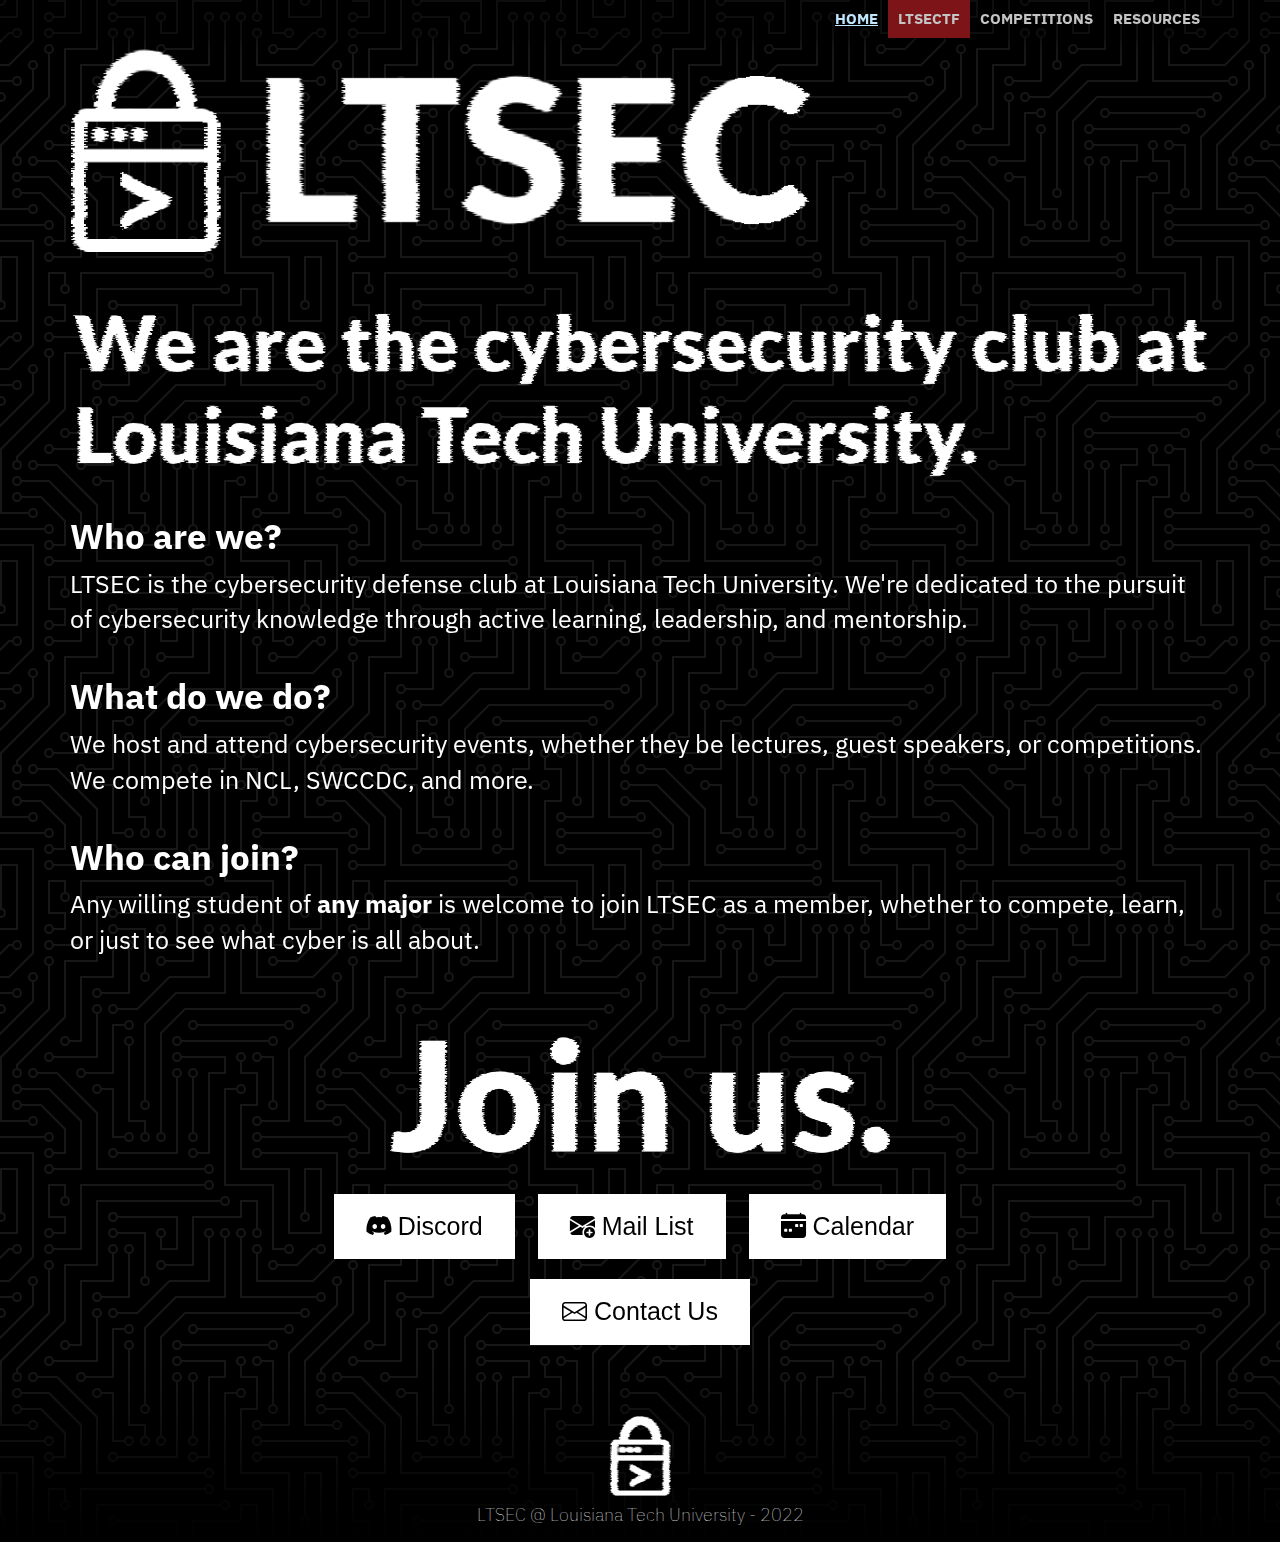
==== index.html @ 8229adfe "added calendar link" ====
<!DOCTYPE html>
<html>
<meta name="viewport" content="width=device-width, initial-scale=1.0">
<meta property="og:title" content="LTSEC at Louisiana Tech University">
<meta property="og:site_name" content="LTSEC">
<meta property="og:description" content="The Cybersecurity Defense Club at Louisiana Tech University. We do some pretty cool stuff.">
<meta property="og:image" content="./img/logos/LTSEC-embed.png">	
<meta property="og:image:type" content="image/png">
<meta property="og:image:width" content="250">
<meta property="og:image:height" content="250">	
<meta name="theme-color" content="#000000">

<head>
	<link rel="stylesheet" href="./src/custom/main.css">
	<link rel="shortcut icon" type="image/x-icon" href="./img/logos/favicon.png">
	<title>LTSEC</title>
</head>

<body>

	<!-- Top Navigation Bar -->
	<div class="nav">
		<div class="container">
			<ul class="pull-right">
				<li><a href="./index.html" id="selected-page"><u>Home</u></a></li>
				<li><a href="//ctf.ltsec.club" id="ctf-button">LTSECTF</a></li>
				<li><a href="./competitions.html">Competitions</a></li>
				<li><a href="./resources.html">Resources</a></li>
			</ul>
		</div>
	</div>

	<!--Initial Header-->
	<div class="jumbotron">
		<div class="container">
			<!--<h1 id="main-header">The Louisiana Tech Cybersecurity Defense Club</h1>-->
			<img class="ltsec-logo" src="./img/logos/LTSEC-variant-1-darkmode.png"/>
			<img id="header-tagline-desktop" src="./img/logos/words/tagline.png"/>
			<!--<h1 id="header-tagline-mobile">We are the cybersecurity club at Louisiana Tech University.</h1>-->
		</div>
	</div>

	<!--Main Informational Content-->
	<div class="learn-more">
		<div class="container">
			<div class="row" style="margin-top: 10px;">
				<div class="col-md-12">
					<h3>Who are we?</h3>
					<p>
						LTSEC is the cybersecurity defense club at Louisiana Tech University. We're dedicated to
						the pursuit of cybersecurity knowledge through active learning, leadership, and mentorship.
					</p><br/>
					<h3>What do we do?</h3>
					<p>
						We host and attend cybersecurity events, whether they be lectures, guest speakers, or competitions.
						We compete in NCL, SWCCDC, and more.
					</p><br/>
					<h3>Who can join?</h3>
					<p>
						Any willing student of <b>any major</b> is welcome to join LTSEC as a member, whether to compete, learn,
						or just to see what cyber is all about.
					</p>
				</div>
				<div class="col-md-12">
					<img id="join-us" src="./img/logos/words/joinus.png"/><br/>
					<div class="col text-center" id="join-us-container">
						<a href="./discord" target="_blank" rel="noopener"><button class="footerButton"><p id="footerButtonText"><i class="bi bi-discord"></i> Discord</p></button></a>
						<a href="./maillist" target="_blank" rel="noopener"><button class="footerButton"><p id="footerButtonText"><i class="bi bi-envelope-plus-fill"></i> Mail List</p></button></a>
						<a href="./calendar" target="_blank" rel="noopener"><button class="footerButton"><p id="footerButtonText"><i class="bi bi-calendar-week-fill"></i> Calendar</p></button></a>
					</div>
					<div class="col text-center" id="join-us-container">
						<a href="mailto:latech.csdc@gmail.com" target="_blank" rel="noopener"><button class="footerButton"><p id="footerButtonText"><i class="bi bi-envelope"></i> Contact Us</p></button></a>
					</div>
				</div>
			</div>
		</div>
	</div>

	<div class='information-panel'>
		<footer class='footerText'>
			<div class="container">
				<div class="col-md-12">
					<!--<img id="footerLogo" src="/img/logos/LTSEC variant 1 dark icon.png" onmouseover="this.src='/img/logos/LTSEC variant 2 icon.png'" onmouseout="this.src='/img/logos/LTSEC variant 1 dark icon.png'"/>-->
					<img id="footerLogo" src="./img/logos/LTSEC-variant-1-dark-icon.png"/>
				</div>
				<div class="footerContainer">
					<p><a href="https://www.ltsec.club">LTSEC</a> @ <a href="https://www.latech.edu">Louisiana Tech University</a> - 2022</p>
				</div>
			</div>
		</footer>
	</div>

</body>

</html>
---- src/custom/main.css ----
/*LTSEC Website*/

@import url('https://cdn.jsdelivr.net/npm/bootstrap@3.3.7/dist/css/bootstrap.min.css');
@import url("https://cdn.jsdelivr.net/npm/bootstrap@3.3.7/dist/js/bootstrap.min.js");
@import url("https://cdn.jsdelivr.net/npm/bootstrap-icons@1.9.1/font/bootstrap-icons.css");
@import url("https://fonts.googleapis.com/css2?family=IBM+Plex+Sans:wght@400;700&family=Lato:wght@900&display=swap");

/*------------------------BOOTSTRAP JUMBOTRON STYLING-------------------*/

/*Edited jumbotron image and set the bottom margin to 2px*/
.jumbotron {
  background-color: rgba(0, 0, 0, 0);
  background-repeat: repeat;
  background-size: auto;
  margin-bottom: 0px;
  padding-bottom: 0px;
}

.shade {
  width: 110%;
  height: 115%;
  background: rgba(100,100,100,0.25);
  position: absolute;
  top: 0;
  left: 0;
}

.jumbotron .container {
  position: sticky;
  top: 80%;
  font-family: 'IBM Plex Sans', sans-serif;
}

.container h3 {
  margin-top: 10px;
}

.container h1, .container h4 {
  color: #a5b0c1;
  font-family: 'IBM Plex Sans', sans-serif;
}

.jumbotron h1 {
  color: white;
  font-size: calc(40pt + .75vw);  
  font-weight: bold;
  font-family: 'Lato Black', 'IBM Plex Sans', sans-serif;
  text-shadow: 0px 0px 10px #191c1d;
  margin-left: 2.5%;
  margin-right: 2.5%;
}

.jumbotron p {
  font-size: calc(14pt + .5vw);
  color: white;
}

.ltsec-logo {
  object-fit: contain;
  max-width: 65%;
  width: auto;
  margin-left: auto;
  margin-right: auto;
}

#header-tagline-desktop {
  padding-top: 5%;
  object-fit: contain;
  max-width: 100%;
  width: auto;
  margin-left: auto;
  margin-right: auto;
}

#header-tagline-mobile {
  display: none;
}

@media (max-width: 992px) {
  .ltsec-logo {
    display: flex;
    max-width: 90%;
    margin-top: 5%;
    margin-bottom: -2%;
  }
  #header-tagline-desktop {
    display: none;
  }
  #header-tagline-mobile {
    display: flex;
    font-size: calc(30pt + .75vw);
    padding-top: 2%;
    padding-left: 2%;
  }
}

/*------------------------END OF JUMBOTRON-------------------*/


/*------------------------BOOTSTRAP PARALLAX STYLING-------------------*/

/*parallax and parallax-2 (for some reason, parallax-1 wouldn't work), are scrolling
  images with a cool animation, I think it makes websites stand out as more professional
  but is totally subject to change*/
.parallax {
    /* The image used */
    /* background-image: url('../../img/cyberstorm/5.jpg');

    /* Set a specific height */
    min-height: 100px; 

    /* Create the parallax scrolling effect */
    /* background-attachment: fixed;
    background-position: center;
    background-repeat: no-repeat;
    background-size: cover;  */
}

.parallax_1 {
    /* The image used */
    background-image: url('../../img/cyberstorm/5.jpg');

    /* Set a specific height */
    min-height: 3px; 

    /* Create the parallax scrolling effect */
    background-attachment: fixed;
    background-position: center;
    background-repeat: no-repeat;
    background-size: cover;
}

.parallax-2 {
    /* The image used */
    background-image: url('../../img/cyberstorm/2.jpg');

    /* Set a specific height */
    min-height: 300px; 

    /* Create the parallax scrolling effect */
    background-attachment: fixed;
    background-position: center;
    background-repeat: no-repeat;
    background-size: cover;
}
.parallax-3 {
    /* The image used */
    background-image: url('../../img/cyberstorm/6.jpg');

    /* Set a specific height */
    min-height: 300px; 

    /* Create the parallax scrolling effect */
    background-attachment: fixed;
    background-position: center;
    background-repeat: no-repeat;
    background-size: cover;
}

.parallax-4 {
    /* The image used */
    background-image: url('../../img/more cyberstorm/Pine.jpg');

    /* Set a specific height */
    min-height: 300px; 

    /* Create the parallax scrolling effect */
    background-attachment: fixed;
    background-position: center;
    background-repeat: no-repeat;
    background-size: cover;
}

/*------------------------END OF PARALLAX IMAGES-------------------*/


/*--------------------------- navbar styling ----------------------*/
.nav {
  position: fixed;
  background-color: #00000060;
  /*border-bottom: 1px solid #1b212c;*/
  width: 100%;
  height: calc(35px + .4vw);
  top: 0;
  opacity: 1.0;
  z-index: 10000000;
  overflow: hidden;
  box-shadow: 0 4px 8px 0 rgba(0, 0, 0, 0.2), 0 6px 10px 0 rgba(0, 0, 0, 0.10);
}

.left {
	float: right !important;
}

.nav a {
  float: left;
  color: #c4c4c4;
  font-size: calc(12px + .25vw);
  font-weight: bolder;
  padding: 8px 10px;
  text-transform: uppercase;
  font-family: 'Lato Black', 'IBM Plex Sans', sans-serif;
}

.nav a:hover {
    background: #30303075;
}

.nav li {
  display: inline;
}

.nav .icon {
  height: 15px;
  width: 15px;
  display: none;
}

#selected-page {
  color:#c0e6ff;
  text-decoration: underline;  
}

#ctf-button {
  background-color: rgba(125,20,23,75);
}

#ctf-button:hover {
  background-color: rgba(100,20,23,100);
}

.active {
  background-color: #d1d1d1;
  color: white;
}

@media (max-width: 992px) {
  .nav a {
    font-size: calc(12px + .25vw);
  }
}

/*@media screen and (max-width: 600px) {
  .nav a:not(:first-child) {display: none;}
  .nav a.icon {
    float: right;
    display: block;
  }
}

@media screen and (max-width: 600px) {
  .nav.responsive {position: relative;}
  .nav.responsive .icon {
    position: absolute;
    right: 0;
    top: 0;
  }
  .nav.responsive a {
    float: none;
    display: block;
    text-align: left;
  }

  .left {
  	float: left !important;
  	display: block;
  }
*/
/*------------------------ End of navbar styling -------------------*/

/*------------------------GENERAL ELEMENT STYLING-------------------*/

.flex-wrapper {
  display: flex;
  min-height: 100vh;
  flex-direction: column;
  justify-content: space-between;
}

p {
  overflow-wrap: break-word;
}

body {
  /* background-color: #000000; */
  /* background-image:url('../../img/gamerwallpaper.jpg');
  background-repeat: repeat; */
  background-color: #000000;
  background-image: url("data:image/svg+xml,%3Csvg xmlns='http://www.w3.org/2000/svg' viewBox='0 0 304 304' width='304' height='304'%3E%3Cpath fill='%23ffffff' fill-opacity='0.09' d='M44.1 224a5 5 0 1 1 0 2H0v-2h44.1zm160 48a5 5 0 1 1 0 2H82v-2h122.1zm57.8-46a5 5 0 1 1 0-2H304v2h-42.1zm0 16a5 5 0 1 1 0-2H304v2h-42.1zm6.2-114a5 5 0 1 1 0 2h-86.2a5 5 0 1 1 0-2h86.2zm-256-48a5 5 0 1 1 0 2H0v-2h12.1zm185.8 34a5 5 0 1 1 0-2h86.2a5 5 0 1 1 0 2h-86.2zM258 12.1a5 5 0 1 1-2 0V0h2v12.1zm-64 208a5 5 0 1 1-2 0v-54.2a5 5 0 1 1 2 0v54.2zm48-198.2V80h62v2h-64V21.9a5 5 0 1 1 2 0zm16 16V64h46v2h-48V37.9a5 5 0 1 1 2 0zm-128 96V208h16v12.1a5 5 0 1 1-2 0V210h-16v-76.1a5 5 0 1 1 2 0zm-5.9-21.9a5 5 0 1 1 0 2H114v48H85.9a5 5 0 1 1 0-2H112v-48h12.1zm-6.2 130a5 5 0 1 1 0-2H176v-74.1a5 5 0 1 1 2 0V242h-60.1zm-16-64a5 5 0 1 1 0-2H114v48h10.1a5 5 0 1 1 0 2H112v-48h-10.1zM66 284.1a5 5 0 1 1-2 0V274H50v30h-2v-32h18v12.1zM236.1 176a5 5 0 1 1 0 2H226v94h48v32h-2v-30h-48v-98h12.1zm25.8-30a5 5 0 1 1 0-2H274v44.1a5 5 0 1 1-2 0V146h-10.1zm-64 96a5 5 0 1 1 0-2H208v-80h16v-14h-42.1a5 5 0 1 1 0-2H226v18h-16v80h-12.1zm86.2-210a5 5 0 1 1 0 2H272V0h2v32h10.1zM98 101.9V146H53.9a5 5 0 1 1 0-2H96v-42.1a5 5 0 1 1 2 0zM53.9 34a5 5 0 1 1 0-2H80V0h2v34H53.9zm60.1 3.9V66H82v64H69.9a5 5 0 1 1 0-2H80V64h32V37.9a5 5 0 1 1 2 0zM101.9 82a5 5 0 1 1 0-2H128V37.9a5 5 0 1 1 2 0V82h-28.1zm16-64a5 5 0 1 1 0-2H146v44.1a5 5 0 1 1-2 0V18h-26.1zm102.2 270a5 5 0 1 1 0 2H98v14h-2v-16h124.1zM242 149.9V160h16v34h-16v62h48v48h-2v-46h-48v-66h16v-30h-16v-12.1a5 5 0 1 1 2 0zM53.9 18a5 5 0 1 1 0-2H64V2H48V0h18v18H53.9zm112 32a5 5 0 1 1 0-2H192V0h50v2h-48v48h-28.1zm-48-48a5 5 0 0 1-9.8-2h2.07a3 3 0 1 0 5.66 0H178v34h-18V21.9a5 5 0 1 1 2 0V32h14V2h-58.1zm0 96a5 5 0 1 1 0-2H137l32-32h39V21.9a5 5 0 1 1 2 0V66h-40.17l-32 32H117.9zm28.1 90.1a5 5 0 1 1-2 0v-76.51L175.59 80H224V21.9a5 5 0 1 1 2 0V82h-49.59L146 112.41v75.69zm16 32a5 5 0 1 1-2 0v-99.51L184.59 96H300.1a5 5 0 0 1 3.9-3.9v2.07a3 3 0 0 0 0 5.66v2.07a5 5 0 0 1-3.9-3.9H185.41L162 121.41v98.69zm-144-64a5 5 0 1 1-2 0v-3.51l48-48V48h32V0h2v50H66v55.41l-48 48v2.69zM50 53.9v43.51l-48 48V208h26.1a5 5 0 1 1 0 2H0v-65.41l48-48V53.9a5 5 0 1 1 2 0zm-16 16V89.41l-34 34v-2.82l32-32V69.9a5 5 0 1 1 2 0zM12.1 32a5 5 0 1 1 0 2H9.41L0 43.41V40.6L8.59 32h3.51zm265.8 18a5 5 0 1 1 0-2h18.69l7.41-7.41v2.82L297.41 50H277.9zm-16 160a5 5 0 1 1 0-2H288v-71.41l16-16v2.82l-14 14V210h-28.1zm-208 32a5 5 0 1 1 0-2H64v-22.59L40.59 194H21.9a5 5 0 1 1 0-2H41.41L66 216.59V242H53.9zm150.2 14a5 5 0 1 1 0 2H96v-56.6L56.6 162H37.9a5 5 0 1 1 0-2h19.5L98 200.6V256h106.1zm-150.2 2a5 5 0 1 1 0-2H80v-46.59L48.59 178H21.9a5 5 0 1 1 0-2H49.41L82 208.59V258H53.9zM34 39.8v1.61L9.41 66H0v-2h8.59L32 40.59V0h2v39.8zM2 300.1a5 5 0 0 1 3.9 3.9H3.83A3 3 0 0 0 0 302.17V256h18v48h-2v-46H2v42.1zM34 241v63h-2v-62H0v-2h34v1zM17 18H0v-2h16V0h2v18h-1zm273-2h14v2h-16V0h2v16zm-32 273v15h-2v-14h-14v14h-2v-16h18v1zM0 92.1A5.02 5.02 0 0 1 6 97a5 5 0 0 1-6 4.9v-2.07a3 3 0 1 0 0-5.66V92.1zM80 272h2v32h-2v-32zm37.9 32h-2.07a3 3 0 0 0-5.66 0h-2.07a5 5 0 0 1 9.8 0zM5.9 0A5.02 5.02 0 0 1 0 5.9V3.83A3 3 0 0 0 3.83 0H5.9zm294.2 0h2.07A3 3 0 0 0 304 3.83V5.9a5 5 0 0 1-3.9-5.9zm3.9 300.1v2.07a3 3 0 0 0-1.83 1.83h-2.07a5 5 0 0 1 3.9-3.9zM97 100a3 3 0 1 0 0-6 3 3 0 0 0 0 6zm0-16a3 3 0 1 0 0-6 3 3 0 0 0 0 6zm16 16a3 3 0 1 0 0-6 3 3 0 0 0 0 6zm16 16a3 3 0 1 0 0-6 3 3 0 0 0 0 6zm0 16a3 3 0 1 0 0-6 3 3 0 0 0 0 6zm-48 32a3 3 0 1 0 0-6 3 3 0 0 0 0 6zm16 16a3 3 0 1 0 0-6 3 3 0 0 0 0 6zm32 48a3 3 0 1 0 0-6 3 3 0 0 0 0 6zm-16 16a3 3 0 1 0 0-6 3 3 0 0 0 0 6zm32-16a3 3 0 1 0 0-6 3 3 0 0 0 0 6zm0-32a3 3 0 1 0 0-6 3 3 0 0 0 0 6zm16 32a3 3 0 1 0 0-6 3 3 0 0 0 0 6zm32 16a3 3 0 1 0 0-6 3 3 0 0 0 0 6zm0-16a3 3 0 1 0 0-6 3 3 0 0 0 0 6zm-16-64a3 3 0 1 0 0-6 3 3 0 0 0 0 6zm16 0a3 3 0 1 0 0-6 3 3 0 0 0 0 6zm16 96a3 3 0 1 0 0-6 3 3 0 0 0 0 6zm0 16a3 3 0 1 0 0-6 3 3 0 0 0 0 6zm16 16a3 3 0 1 0 0-6 3 3 0 0 0 0 6zm16-144a3 3 0 1 0 0-6 3 3 0 0 0 0 6zm0 32a3 3 0 1 0 0-6 3 3 0 0 0 0 6zm16-32a3 3 0 1 0 0-6 3 3 0 0 0 0 6zm16-16a3 3 0 1 0 0-6 3 3 0 0 0 0 6zm-96 0a3 3 0 1 0 0-6 3 3 0 0 0 0 6zm0 16a3 3 0 1 0 0-6 3 3 0 0 0 0 6zm16-32a3 3 0 1 0 0-6 3 3 0 0 0 0 6zm96 0a3 3 0 1 0 0-6 3 3 0 0 0 0 6zm-16-64a3 3 0 1 0 0-6 3 3 0 0 0 0 6zm16-16a3 3 0 1 0 0-6 3 3 0 0 0 0 6zm-32 0a3 3 0 1 0 0-6 3 3 0 0 0 0 6zm0-16a3 3 0 1 0 0-6 3 3 0 0 0 0 6zm-16 0a3 3 0 1 0 0-6 3 3 0 0 0 0 6zm-16 0a3 3 0 1 0 0-6 3 3 0 0 0 0 6zm-16 0a3 3 0 1 0 0-6 3 3 0 0 0 0 6zM49 36a3 3 0 1 0 0-6 3 3 0 0 0 0 6zm-32 0a3 3 0 1 0 0-6 3 3 0 0 0 0 6zm32 16a3 3 0 1 0 0-6 3 3 0 0 0 0 6zM33 68a3 3 0 1 0 0-6 3 3 0 0 0 0 6zm16-48a3 3 0 1 0 0-6 3 3 0 0 0 0 6zm0 240a3 3 0 1 0 0-6 3 3 0 0 0 0 6zm16 32a3 3 0 1 0 0-6 3 3 0 0 0 0 6zm-16-64a3 3 0 1 0 0-6 3 3 0 0 0 0 6zm0 16a3 3 0 1 0 0-6 3 3 0 0 0 0 6zm-16-32a3 3 0 1 0 0-6 3 3 0 0 0 0 6zm80-176a3 3 0 1 0 0-6 3 3 0 0 0 0 6zm16 0a3 3 0 1 0 0-6 3 3 0 0 0 0 6zm-16-16a3 3 0 1 0 0-6 3 3 0 0 0 0 6zm32 48a3 3 0 1 0 0-6 3 3 0 0 0 0 6zm16-16a3 3 0 1 0 0-6 3 3 0 0 0 0 6zm0-32a3 3 0 1 0 0-6 3 3 0 0 0 0 6zm112 176a3 3 0 1 0 0-6 3 3 0 0 0 0 6zm-16 16a3 3 0 1 0 0-6 3 3 0 0 0 0 6zm0 16a3 3 0 1 0 0-6 3 3 0 0 0 0 6zm0 16a3 3 0 1 0 0-6 3 3 0 0 0 0 6zM17 180a3 3 0 1 0 0-6 3 3 0 0 0 0 6zm0 16a3 3 0 1 0 0-6 3 3 0 0 0 0 6zm0-32a3 3 0 1 0 0-6 3 3 0 0 0 0 6zm16 0a3 3 0 1 0 0-6 3 3 0 0 0 0 6zM17 84a3 3 0 1 0 0-6 3 3 0 0 0 0 6zm32 64a3 3 0 1 0 0-6 3 3 0 0 0 0 6zm16-16a3 3 0 1 0 0-6 3 3 0 0 0 0 6z'%3E%3C/path%3E%3C/svg%3E");
  font-family: 'IBM Plex Sans', sans-serif;
}

.information-panel {
    /*background-color: #191e27;*/
    border-bottom: 2px solid #000000;
    color: #000000;
}

.information-panel h3 {
  color: #ffffff;
  font-size: calc(22pt + 1vw);
}

.information-panel h4 {
    color: #ffffff;
    font-size: calc(16pt + .6vw);
}

.information-panel p {
    color: #ffffff;
    font-size: calc(12pt + .5vw);
    margin-bottom: 13px;
}

.container p, .container h3 {
  color: #ffffff;
}

.learn-more {
  /*background-color: #14181f;*/
  color: rgb(210, 208, 208);
  padding-top: 1%;
}

.learn-more h3 {
  font-family: 'Lato Black', 'IBM Plex Sans', sans-serif;
  font-size: calc(25pt + .15vw);
  font-weight: bold;
}

.learn-more p {
	font-size: calc(14pt + .5vw)
}

.learn-more a {
  color: #141f24;
}

.image img {
  max-width: 100px;
  max-height: 100px;
  display: block;
  margin-left: auto;
  margin-right: auto;
  width: 50%;
  /*height: 100%;*/
}

.comp-logo {
  max-width: 90%;
  margin: auto;
  display: block;
}

#ncae-logo {
  background-color: #a0c1ff;
  margin-top: 10px;
  box-shadow: 0 4px 8px 0 rgba(0, 0, 0, 0.2), 0 6px 20px 0 rgba(0, 0, 0, 0.19);
}

#join-us {
  max-width: 45%;
  display: block;
  margin-top: 5%;
  margin-left: auto;
  margin-right: auto;
}

@media (max-width: 992px) {
  .learn-more {
    padding-top: 3.5%;
    padding-left: 5%;
    padding-right: 5%;
    text-align: center;
  }
  #ncae-logo {
    margin-top: 0px;
    margin: auto;
    display: block;
  }
  .comp-logo {
    margin: auto;
    display: block;
  }
  #join-us {
    margin-top: 8%;
    max-width: 75%;
    display: block;
    margin-left: auto;
    margin-right: auto;
  }
  #join-us-container {
    padding-right: 4%;
  }
}

/*Minor stylings for the thumbnails so they don't take up the whole screen, 
  and actually match the background*/
.thumbnail {
  /*background: #efefef;*/
  width: 100%;
  height: 100%;
}

.thumbnail img {
  max-width: 150px;
  max-height: 150px;
}

.row {
  padding-top: 5px;
  padding-bottom: 5px;
}

h1 {
  padding-top: 10px;
}

.footerText {
  background-image: linear-gradient(rgba(255,0,0,0), rgb(0, 0, 0));
}

.footerText p {
  font-size: calc(15px + .25vw);
  color: #191c1d;
  text-align: center;
}

.footerContainer {
  padding-right: calc(5px + .75vw);
  padding-left: calc(5px + .75vw);
  font-family: 'Lato Black', 'IBM Plex Sans', sans-serif;
  font-weight: 100;
}

.footerContainer p {
  color: #ffffff;
  font-size: calc(10 + .05vw)
}

.footerContainer a {
  color: #ffffff;
}

#footerLogo {
  height: 80px;
  margin-top: 5%;
  margin-bottom: 5px;
  display: block;
  margin-left: auto;
  margin-right: auto;
}

.footerButton {
  font-family: 'Lato Black', sans-serif;
  padding: 15px 32px 15px 32px;
  border: 2px;
  border-color: white;
  margin: 10px;
  background-color: white;
  color: black;
  border-radius: 0px;
  transition-duration: 0.4s;
  cursor: pointer;
}

.footerButton:hover {
  background-color: rgb(200, 200, 200);
  border-color: rgb(225, 225, 225);
}

#footerButtonText {
  margin-bottom: 0px;
  font-size: calc(25 + .05vw);
  color: black;
}

.fa {
  color: #a5b0c1;
  text-align: center;
  padding-right: 5px;
  padding-left: 5px;
}

.fa i {
  text-align: center;
}

.centered {
  text-align: center;
}

.pull-right {
  padding-left: 0px !important;
}

@media (max-width: 600px) {
  .footerButton {
    width: 100%;
  }
}

@media (max-width: 350px) {
  .pull-right {
    margin-top: -10px;
  }
}

/*------------------------END OF ELEMENT STYLING-------------------*/
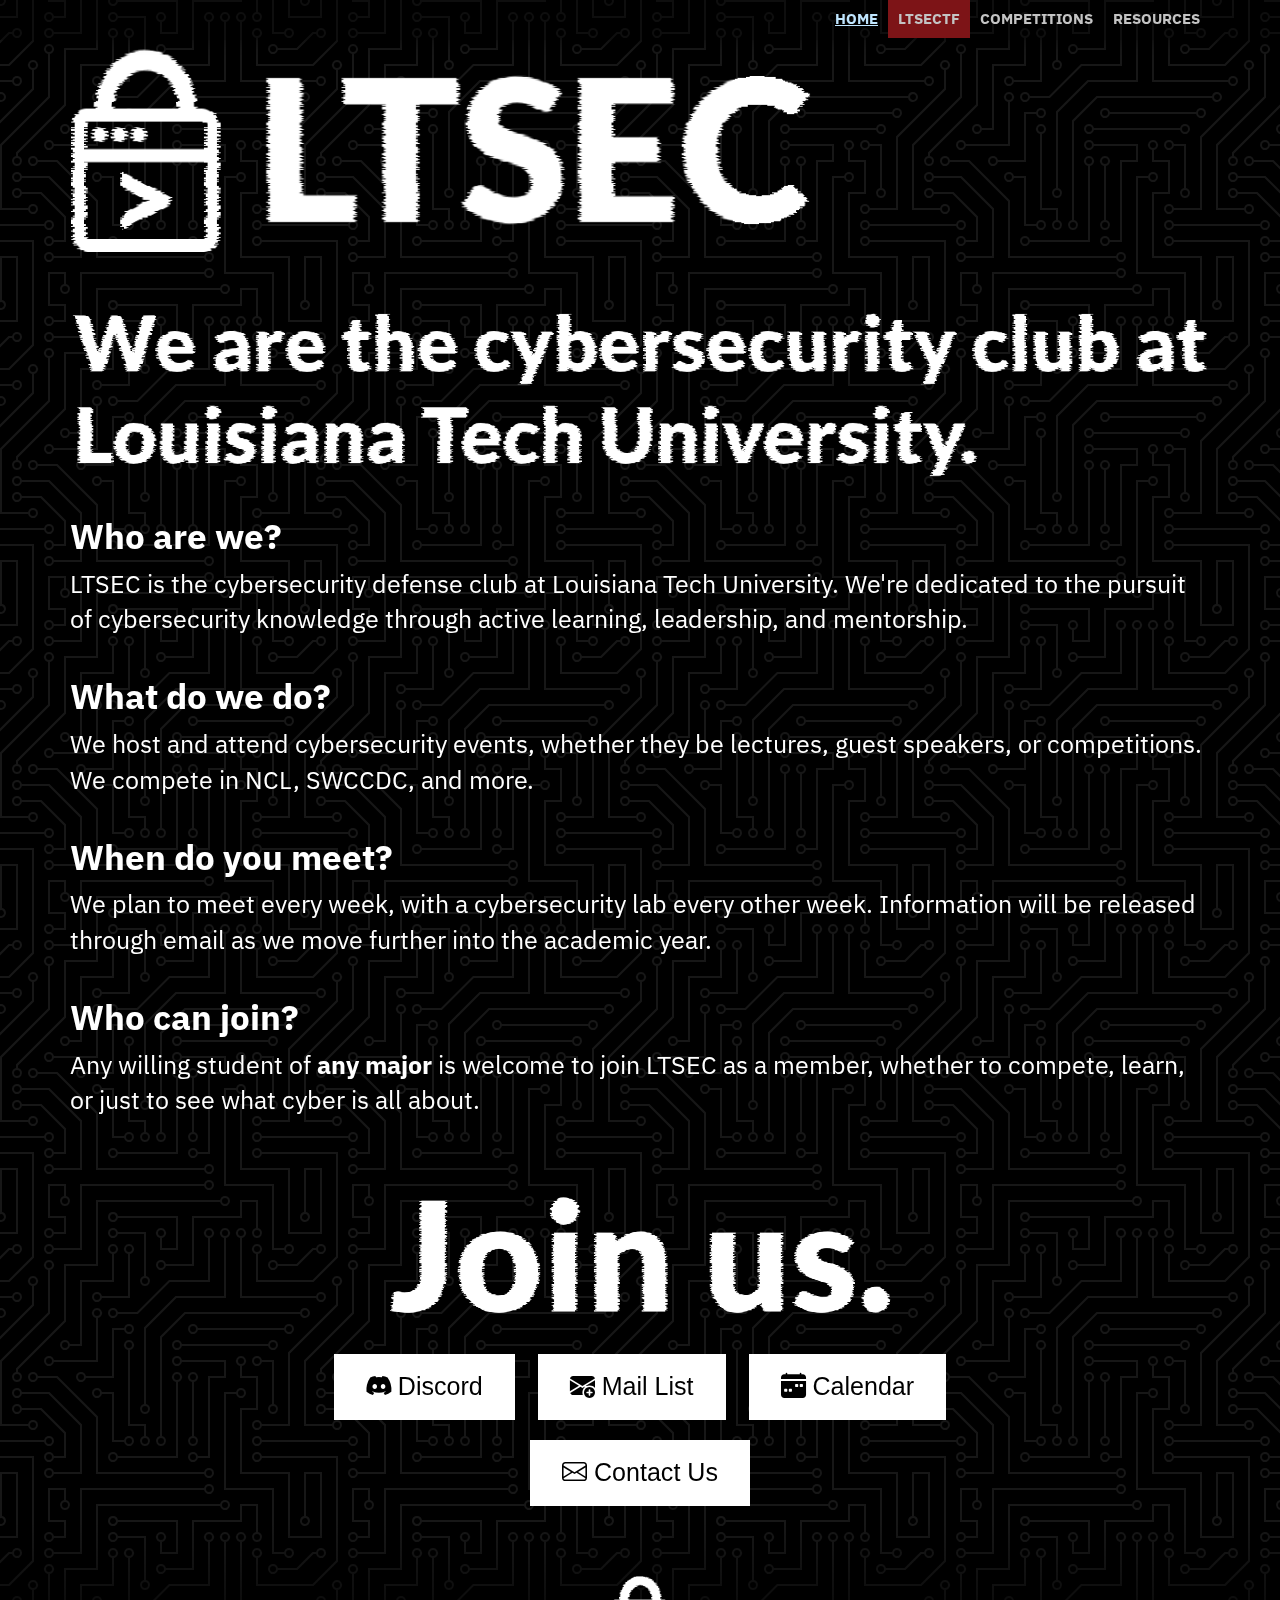
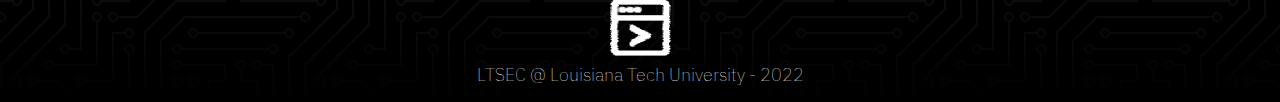
==== commit b18c51f5: "added meet info" ====
--- a/index.html
+++ b/index.html
@@ -9,6 +9,7 @@
 <meta property="og:image:width" content="250">
 <meta property="og:image:height" content="250">	
 <meta name="theme-color" content="#000000">
+<link rel="icon" type="image/png" href="./img/logos/LTSEC-web-icon.png">
 
 <head>
 	<link rel="stylesheet" href="./src/custom/main.css">
@@ -55,6 +56,11 @@
 						We host and attend cybersecurity events, whether they be lectures, guest speakers, or competitions.
 						We compete in NCL, SWCCDC, and more.
 					</p><br/>
+					<h3>When do you meet?</h3>
+					<p>
+						We plan to meet every week, with a cybersecurity lab every other week. Information will be released through
+						email as we move further into the academic year.
+					</p><br/>
 					<h3>Who can join?</h3>
 					<p>
 						Any willing student of <b>any major</b> is welcome to join LTSEC as a member, whether to compete, learn,
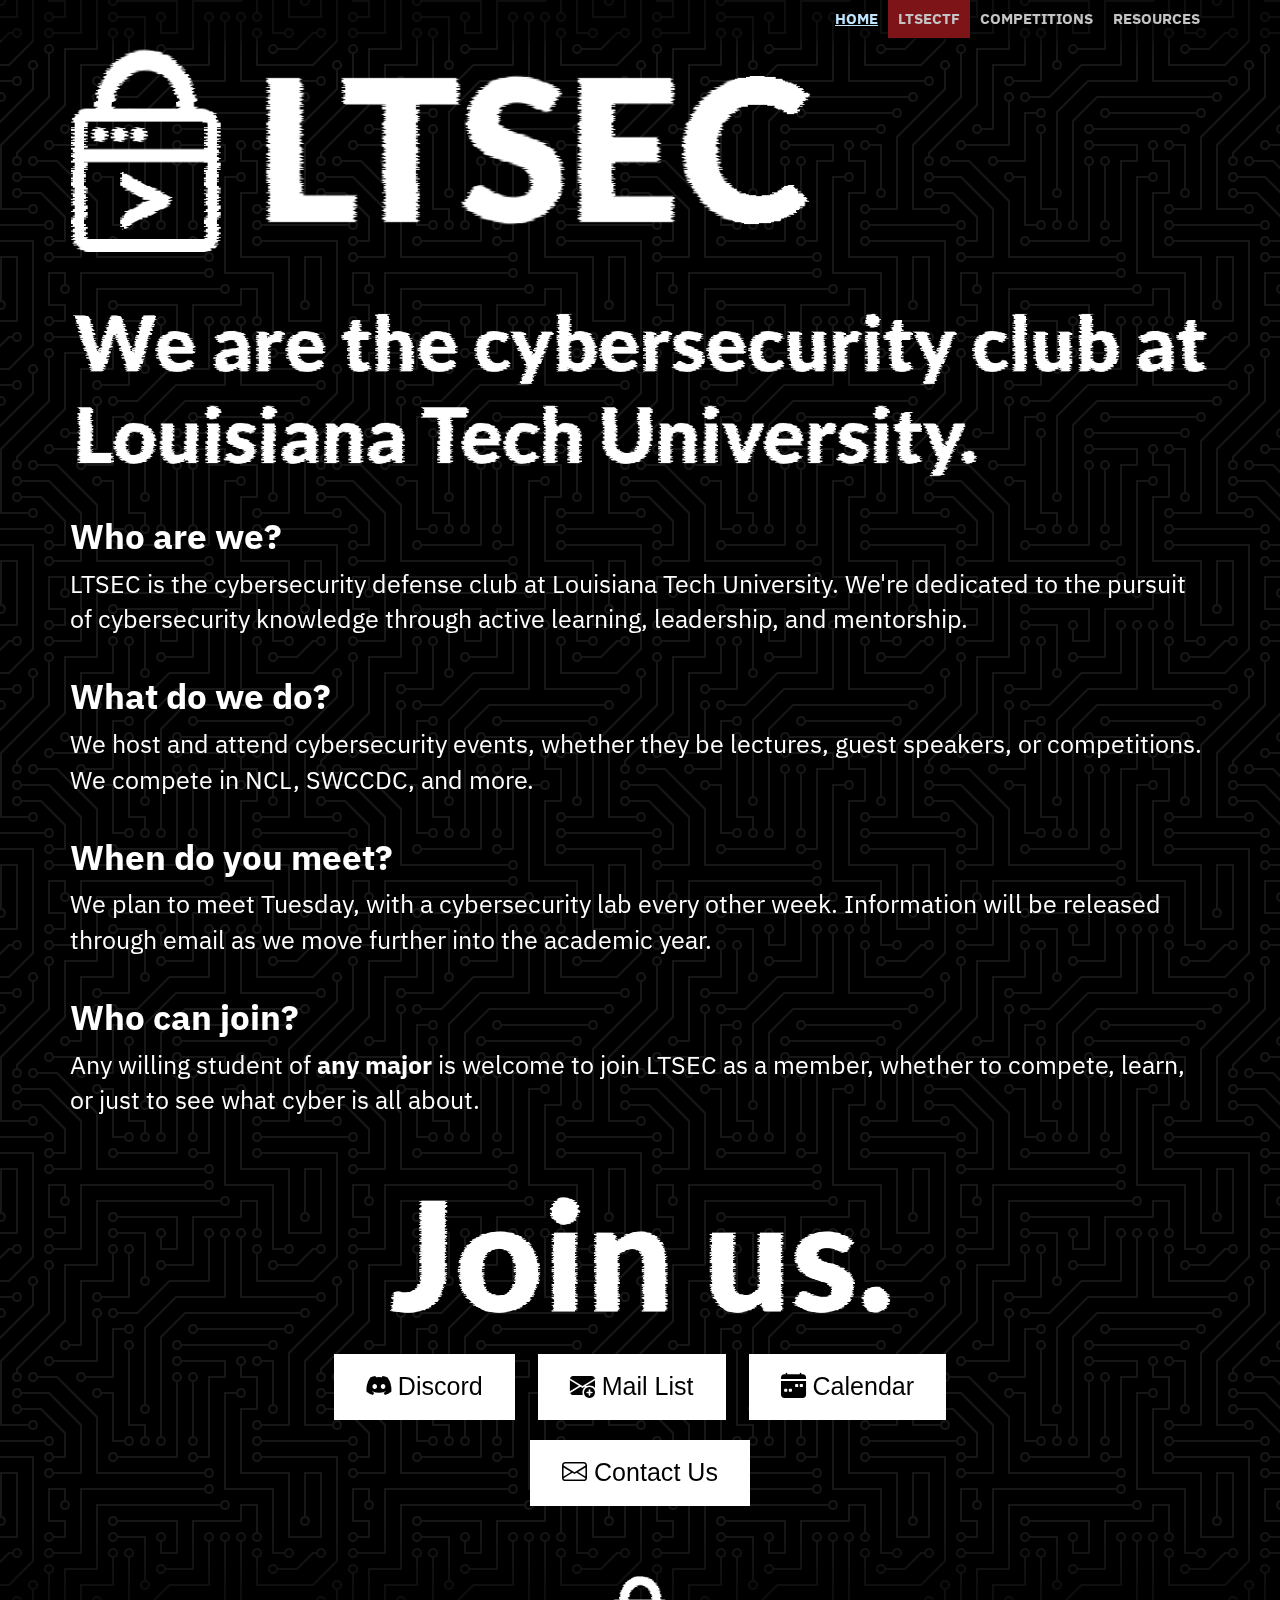
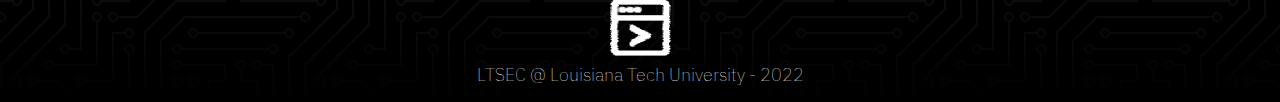
==== commit 7040729a: "tuesday lol" ====
--- a/index.html
+++ b/index.html
@@ -58,7 +58,7 @@
 					</p><br/>
 					<h3>When do you meet?</h3>
 					<p>
-						We plan to meet every week, with a cybersecurity lab every other week. Information will be released through
+						We plan to meet Tuesday, with a cybersecurity lab every other week. Information will be released through
 						email as we move further into the academic year.
 					</p><br/>
 					<h3>Who can join?</h3>
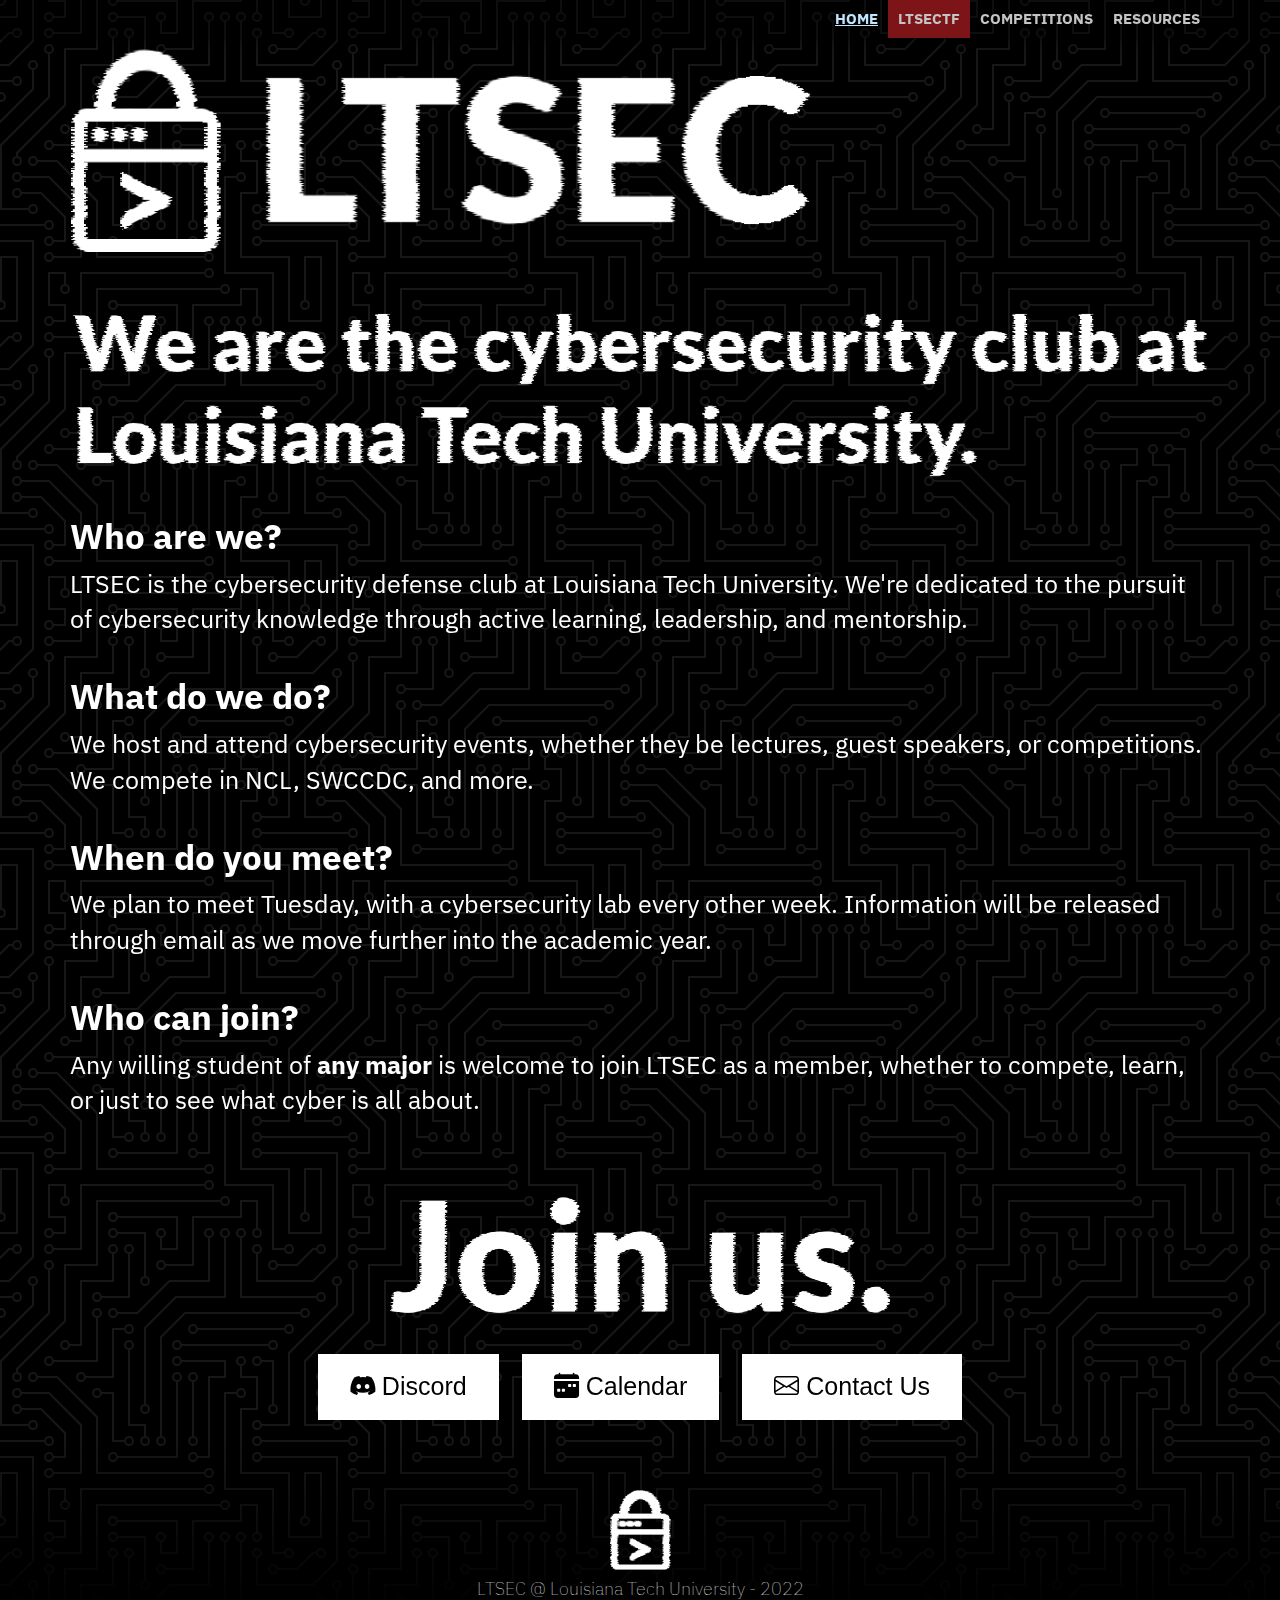
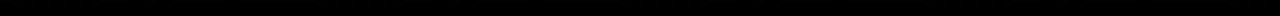
==== commit 23585c78: "hid maillist" ====
--- a/index.html
+++ b/index.html
@@ -70,11 +70,9 @@
 				<div class="col-md-12">
 					<img id="join-us" src="./img/logos/words/joinus.png"/><br/>
 					<div class="col text-center" id="join-us-container">
-						<a href="./discord" target="_blank" rel="noopener"><button class="footerButton"><p id="footerButtonText"><i class="bi bi-discord"></i> Discord</p></button></a>
-						<a href="./maillist" target="_blank" rel="noopener"><button class="footerButton"><p id="footerButtonText"><i class="bi bi-envelope-plus-fill"></i> Mail List</p></button></a>
+						<a href="./discord" target="_blank" rel="noopener"><button class="footerButton"><p id="footerButtonText"><i class="bi bi-discord"></i> Discord</p></button></a><!--
+						<a href="./maillist" target="_blank" rel="noopener"><button class="footerButton"><p id="footerButtonText"><i class="bi bi-envelope-plus-fill"></i> Mail List</p></button></a>-->
 						<a href="./calendar" target="_blank" rel="noopener"><button class="footerButton"><p id="footerButtonText"><i class="bi bi-calendar-week-fill"></i> Calendar</p></button></a>
-					</div>
-					<div class="col text-center" id="join-us-container">
 						<a href="mailto:latech.csdc@gmail.com" target="_blank" rel="noopener"><button class="footerButton"><p id="footerButtonText"><i class="bi bi-envelope"></i> Contact Us</p></button></a>
 					</div>
 				</div>
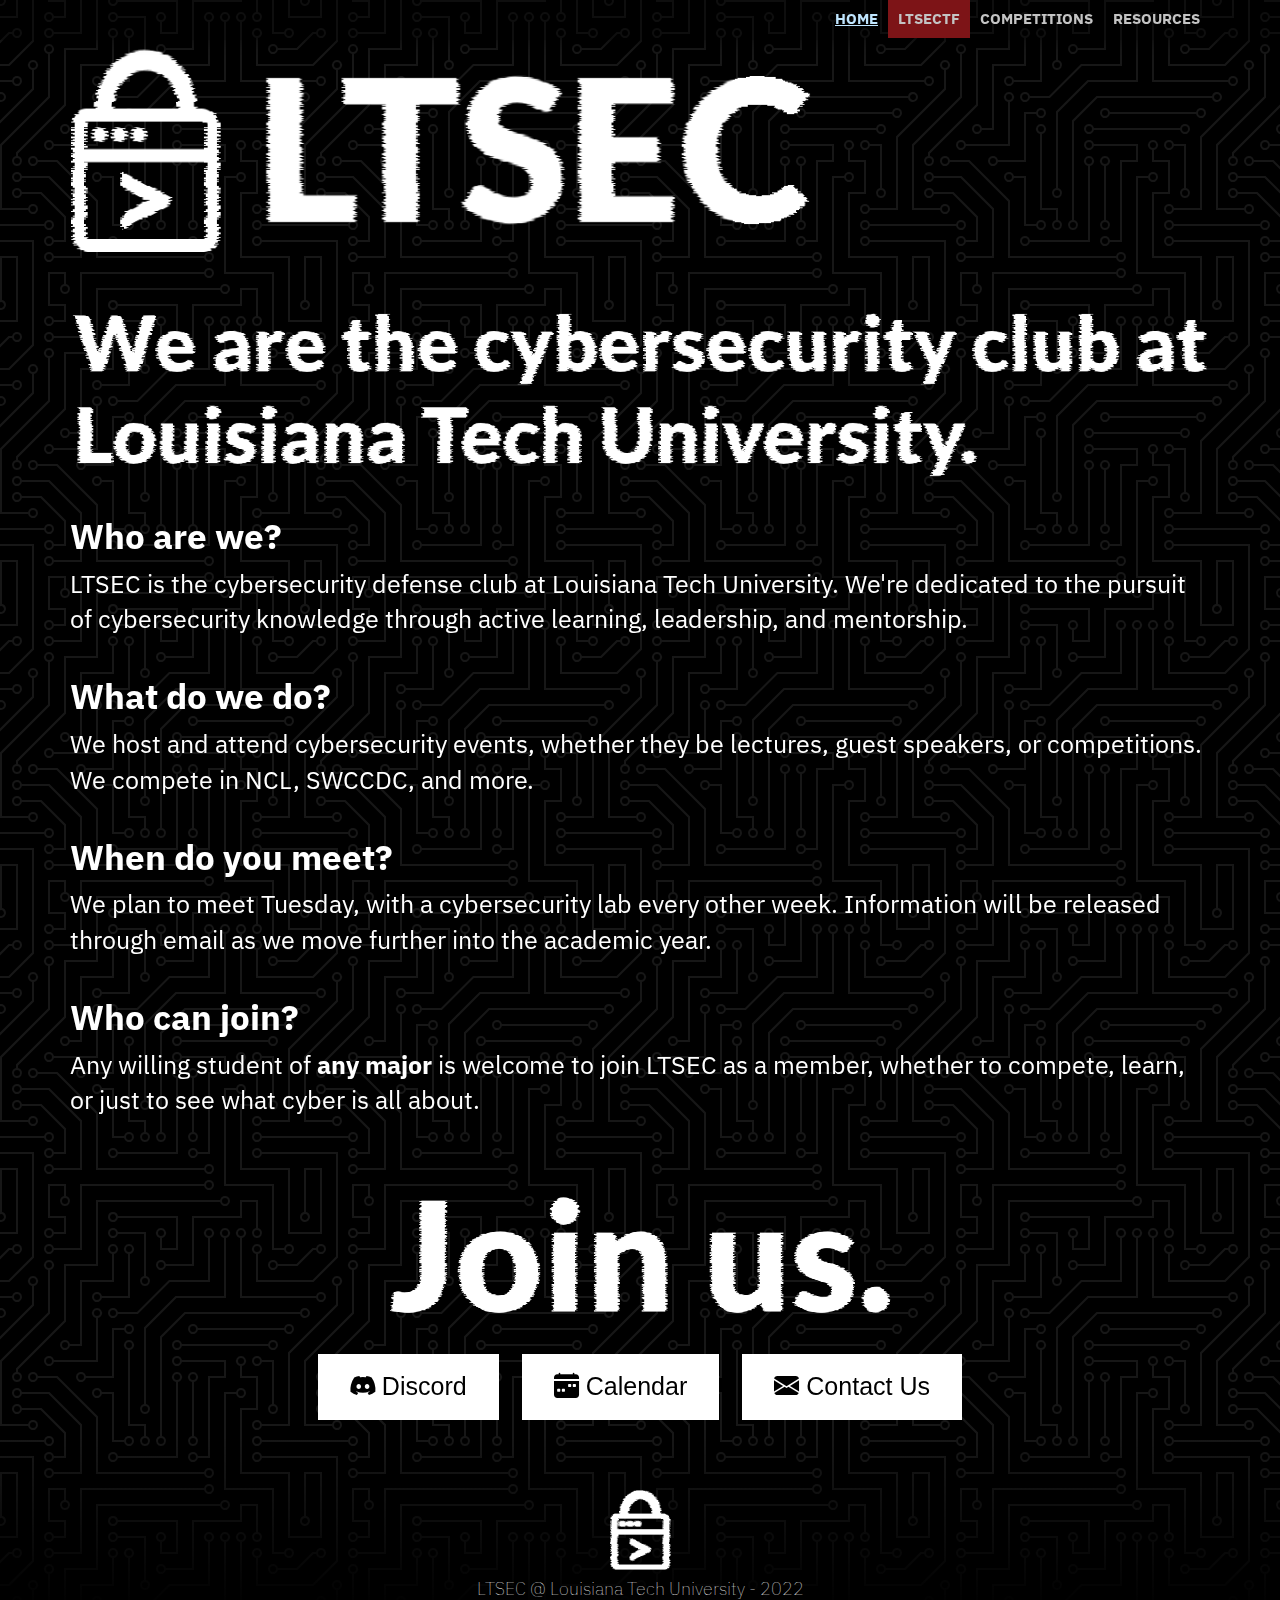
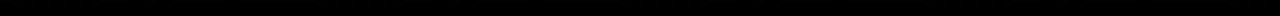
==== commit ab1648db: "envelope-fill" ====
--- a/index.html
+++ b/index.html
@@ -73,7 +73,7 @@
 						<a href="./discord" target="_blank" rel="noopener"><button class="footerButton"><p id="footerButtonText"><i class="bi bi-discord"></i> Discord</p></button></a><!--
 						<a href="./maillist" target="_blank" rel="noopener"><button class="footerButton"><p id="footerButtonText"><i class="bi bi-envelope-plus-fill"></i> Mail List</p></button></a>-->
 						<a href="./calendar" target="_blank" rel="noopener"><button class="footerButton"><p id="footerButtonText"><i class="bi bi-calendar-week-fill"></i> Calendar</p></button></a>
-						<a href="mailto:latech.csdc@gmail.com" target="_blank" rel="noopener"><button class="footerButton"><p id="footerButtonText"><i class="bi bi-envelope"></i> Contact Us</p></button></a>
+						<a href="mailto:latech.csdc@gmail.com" target="_blank" rel="noopener"><button class="footerButton"><p id="footerButtonText"><i class="bi bi-envelope-fill"></i> Contact Us</p></button></a>
 					</div>
 				</div>
 			</div>
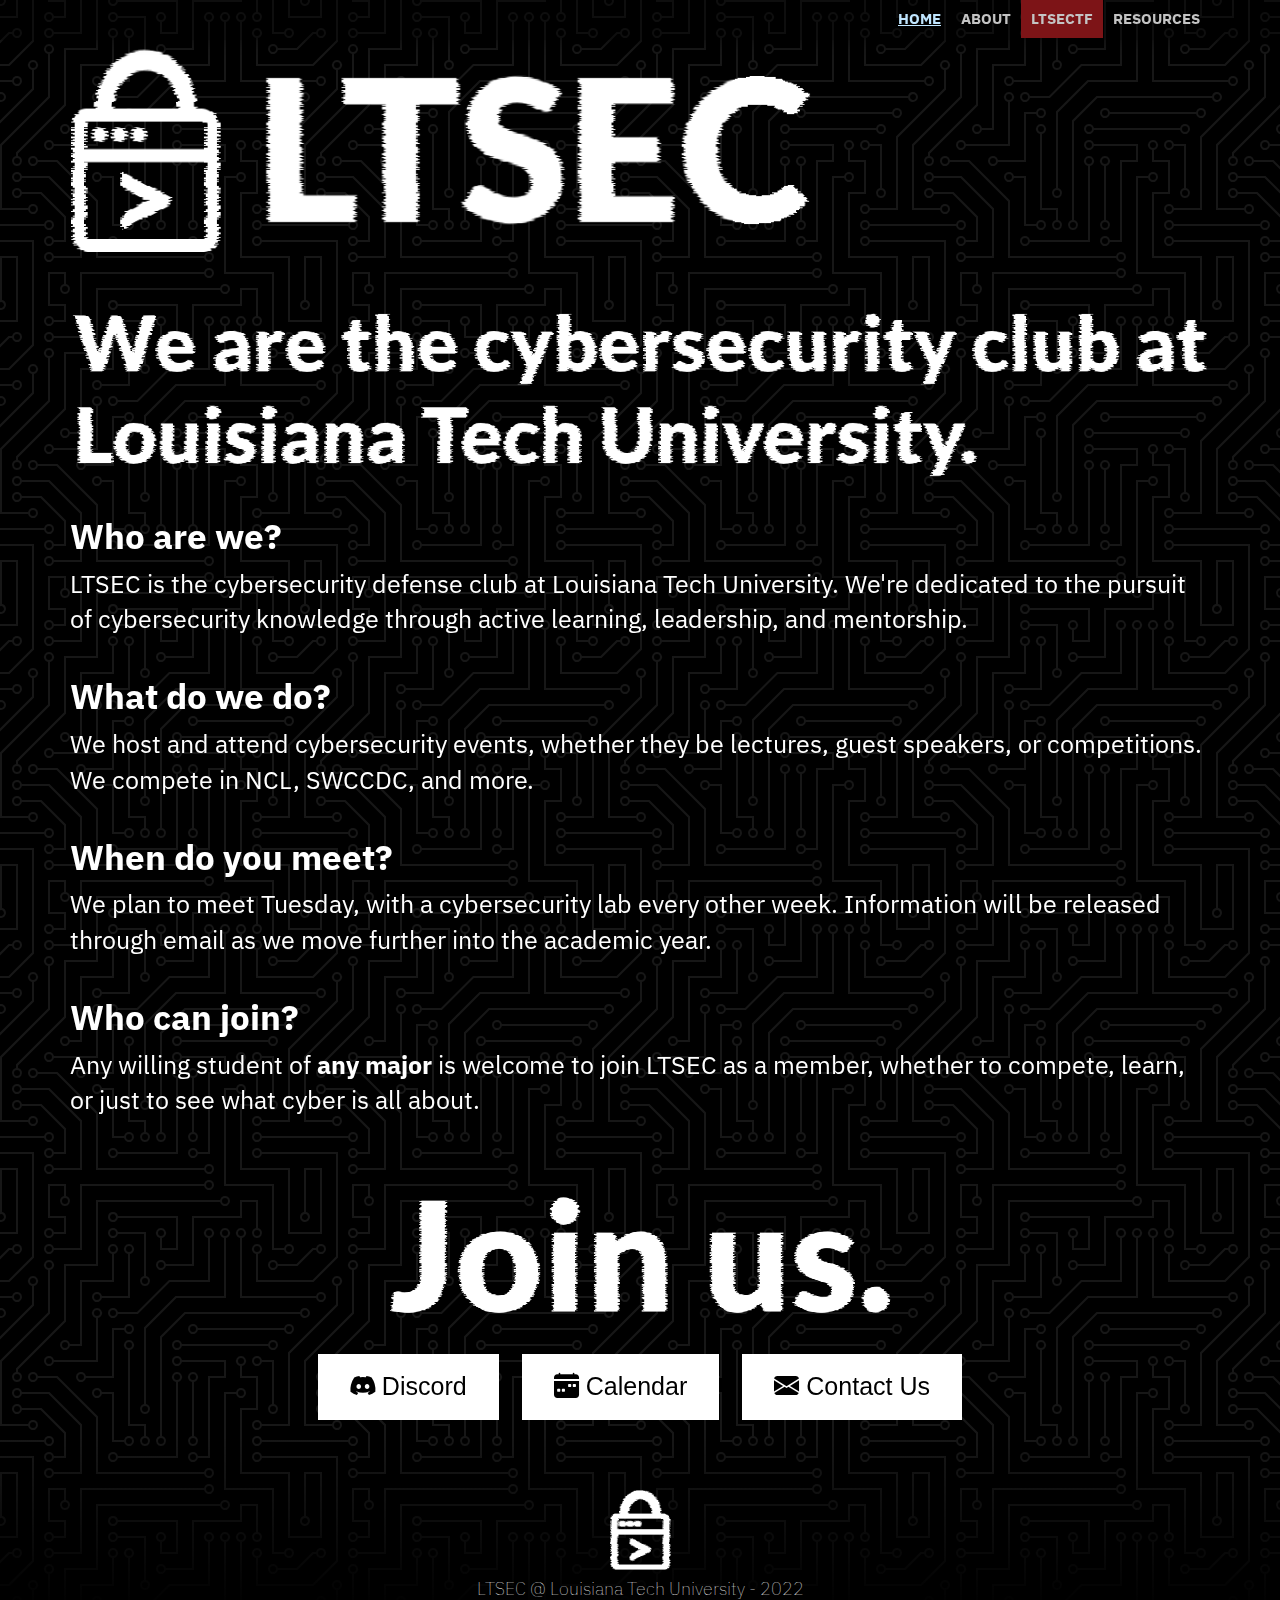
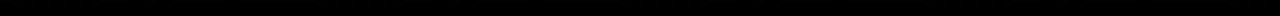
==== commit f7fd9a69: "flatten" ====
--- a/index.html
+++ b/index.html
@@ -24,8 +24,8 @@
 		<div class="container">
 			<ul class="pull-right">
 				<li><a href="./index.html" id="selected-page"><u>Home</u></a></li>
+				<li><a href="./about.html">About</a></li>
 				<li><a href="//ctf.ltsec.club" id="ctf-button">LTSECTF</a></li>
-				<li><a href="./competitions.html">Competitions</a></li>
 				<li><a href="./resources.html">Resources</a></li>
 			</ul>
 		</div>
@@ -70,9 +70,9 @@
 				<div class="col-md-12">
 					<img id="join-us" src="./img/logos/words/joinus.png"/><br/>
 					<div class="col text-center" id="join-us-container">
-						<a href="./discord" target="_blank" rel="noopener"><button class="footerButton"><p id="footerButtonText"><i class="bi bi-discord"></i> Discord</p></button></a><!--
+						<a href="https:////discord.gg/mcUhTnJp97" target="_blank" rel="noopener"><button class="footerButton"><p id="footerButtonText"><i class="bi bi-discord"></i> Discord</p></button></a><!--
 						<a href="./maillist" target="_blank" rel="noopener"><button class="footerButton"><p id="footerButtonText"><i class="bi bi-envelope-plus-fill"></i> Mail List</p></button></a>-->
-						<a href="./calendar" target="_blank" rel="noopener"><button class="footerButton"><p id="footerButtonText"><i class="bi bi-calendar-week-fill"></i> Calendar</p></button></a>
+						<a href="https:////calendar.google.com/calendar/u/0?cid=Y181NWxkbXBjcWhyN2NsdDNhMmVxNjBxZ2Zra0Bncm91cC5jYWxlbmRhci5nb29nbGUuY29t" target="_blank" rel="noopener"><button class="footerButton"><p id="footerButtonText"><i class="bi bi-calendar-week-fill"></i> Calendar</p></button></a>
 						<a href="mailto:latech.csdc@gmail.com" target="_blank" rel="noopener"><button class="footerButton"><p id="footerButtonText"><i class="bi bi-envelope-fill"></i> Contact Us</p></button></a>
 					</div>
 				</div>
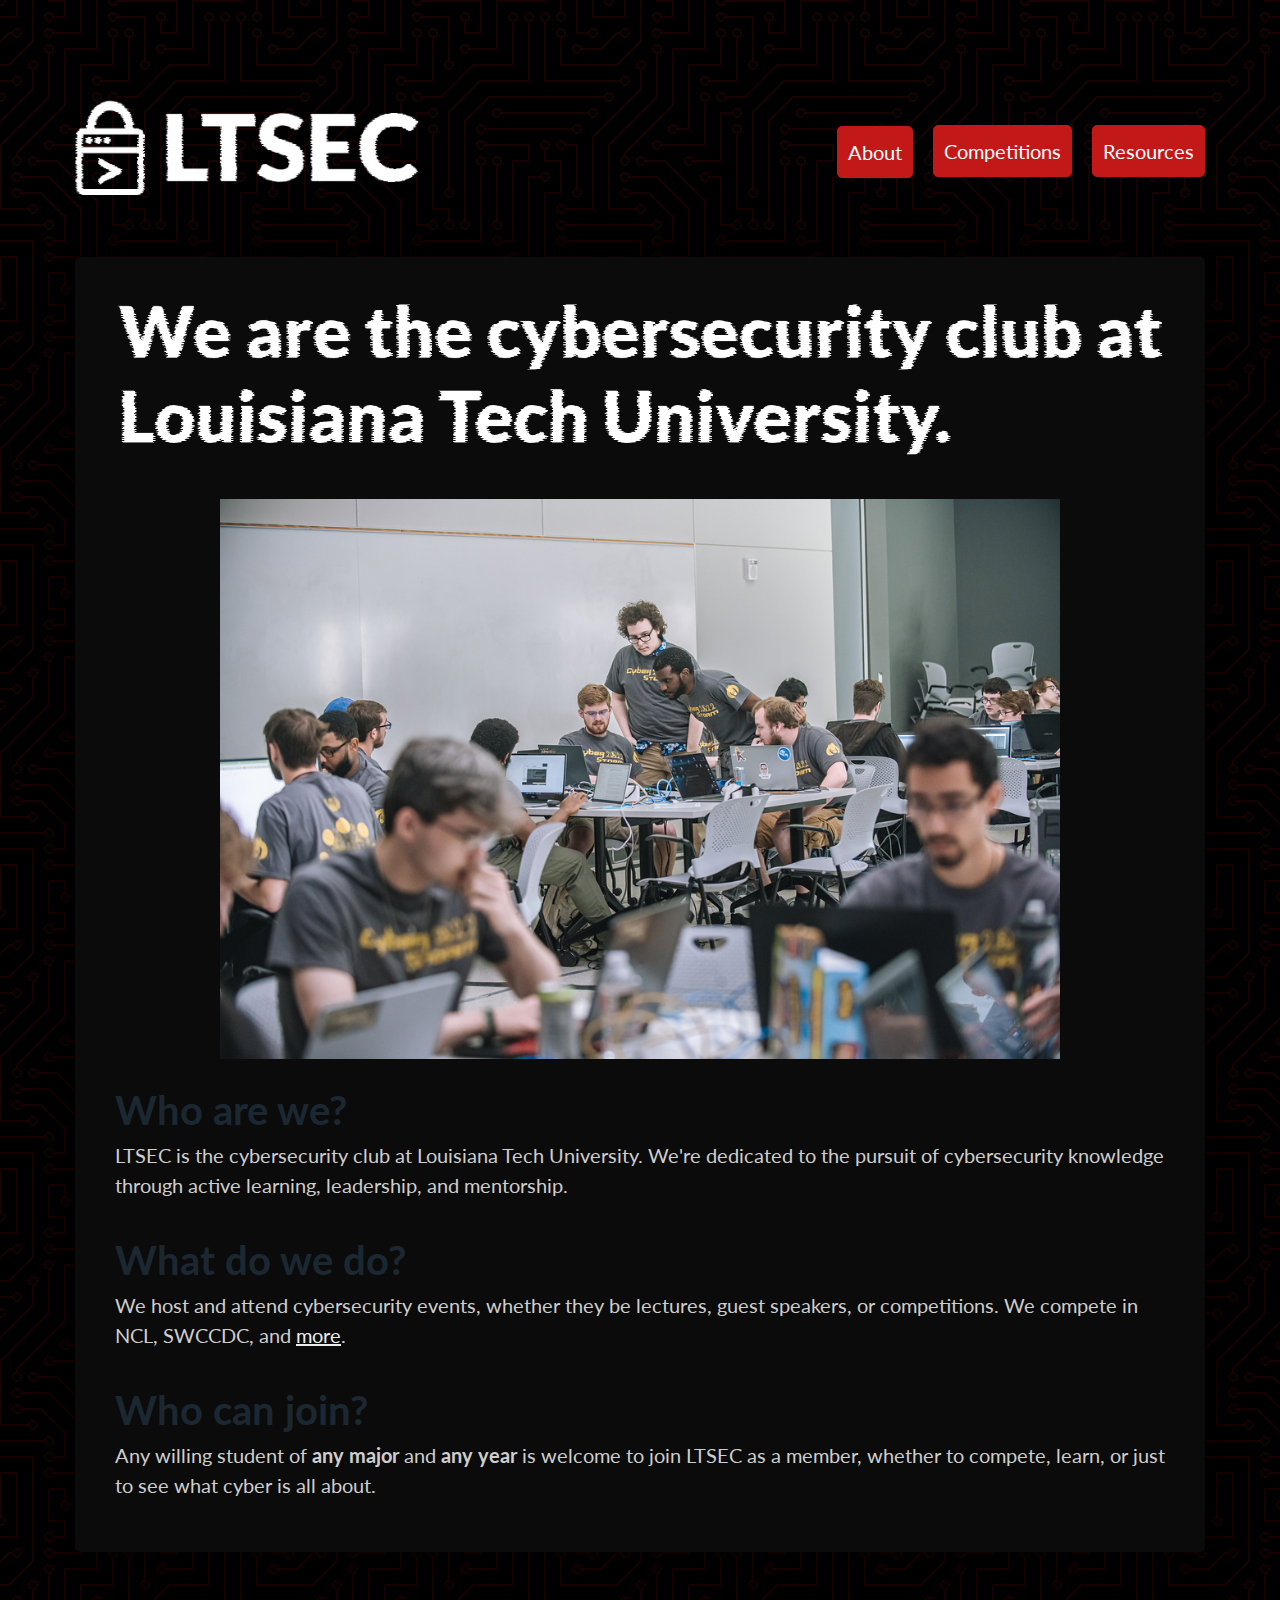
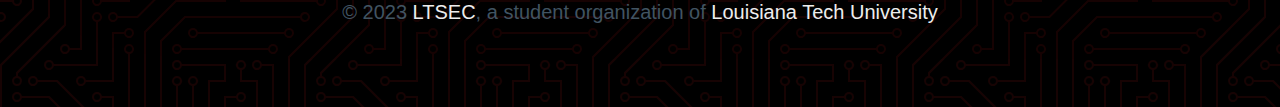
==== commit efbe7cf8: "website rework, no longer using ugly ACE bootstrap boiler plate" ====
--- a/index.html
+++ b/index.html
@@ -1,99 +1,66 @@
 <!DOCTYPE html>
-<html>
-<meta name="viewport" content="width=device-width, initial-scale=1.0">
-<meta property="og:title" content="LTSEC at Louisiana Tech University">
-<meta property="og:site_name" content="LTSEC">
-<meta property="og:description" content="The Cybersecurity Defense Club at Louisiana Tech University. We do some pretty cool stuff.">
-<meta property="og:image" content="./img/logos/LTSEC-embed.png">	
-<meta property="og:image:type" content="image/png">
-<meta property="og:image:width" content="250">
-<meta property="og:image:height" content="250">	
-<meta name="theme-color" content="#000000">
-<link rel="icon" type="image/png" href="./img/logos/LTSEC-web-icon.png">
+<html lang="en">
+    <head>
+        <meta charset="utf-8" />
+        <meta property="og:title" content="LTSEC at Louisiana Tech University">
+        <meta property="og:site_name" content="LTSEC">
+        <meta property="og:description" content="The Cybersecurity Defense Club at Louisiana Tech University. We do some pretty cool stuff.">
+        <meta property="og:image" content="./img/logos/LTSEC-embed.png">	
+        <meta property="og:image:type" content="image/png">
+        <meta property="og:image:width" content="250">
+        <meta property="og:image:height" content="250">	
+        <meta name="theme-color" content="#000000">
+        <meta charset="utf-8" />
+        <meta name="viewport" content="width=device-width, initial-scale=1" />
 
-<head>
-	<link rel="stylesheet" href="./src/custom/main.css">
-	<link rel="shortcut icon" type="image/x-icon" href="./img/logos/favicon.png">
-	<title>LTSEC</title>
-</head>
+        <link rel="icon" type="image/png" href="./img/logos/LTSEC-web-icon.png">
+        <link rel="stylesheet" href="css/global.css">
+    </head>
 
-<body>
+    <body>
+        <main class="container">
+            <div style="display: contents">
+                <nav>
+                    <ul>
+                        <li>
+                            <a href="/">
+                                <img class="ltsec-logo-desktop" src="/img/logos/LTSEC-variant-1-darkmode.png" alt="LTSEC!" />
+                                <img class="ltsec-logo-mobile" src="/img/logos/LTSEC-variant-1-dark-icon.png" alt="LTSEC!" />
+                            </a>
+                        </li>
+                    </ul>
+                    <ul>
+                        <li><a href="/about.html" role="button" class="warning">About</a></li>
+                        <li><a href="/competitions.html" role="button" class="warning">Competitions</a></li>
+                        <li><a href="/resources.html" role="button" class="warning">Resources</a></li>
+                    </ul>
+                </nav>
+                <article>
+                    <img id="tagline" src="img/logos/words/tagline.png"/>
 
-	<!-- Top Navigation Bar -->
-	<div class="nav">
-		<div class="container">
-			<ul class="pull-right">
-				<li><a href="./index.html" id="selected-page"><u>Home</u></a></li>
-				<li><a href="./about.html">About</a></li>
-				<li><a href="//ctf.ltsec.club" id="ctf-button">LTSECTF</a></li>
-				<li><a href="./resources.html">Resources</a></li>
-			</ul>
-		</div>
-	</div>
+                    <img id="cyberstorm-photo" src="img/cyberstorm2022.jpg">
 
-	<!--Initial Header-->
-	<div class="jumbotron">
-		<div class="container">
-			<!--<h1 id="main-header">The Louisiana Tech Cybersecurity Defense Club</h1>-->
-			<img class="ltsec-logo" src="./img/logos/LTSEC-variant-1-darkmode.png"/>
-			<img id="header-tagline-desktop" src="./img/logos/words/tagline.png"/>
-			<!--<h1 id="header-tagline-mobile">We are the cybersecurity club at Louisiana Tech University.</h1>-->
-		</div>
-	</div>
+                    <hgroup>
+                        <h1>Who are we?</h1>
+                        <h2>LTSEC is the cybersecurity club at Louisiana Tech University. We're dedicated to the pursuit of cybersecurity knowledge through active learning, leadership, and mentorship. </h2>
+                    </hgroup>
 
-	<!--Main Informational Content-->
-	<div class="learn-more">
-		<div class="container">
-			<div class="row" style="margin-top: 10px;">
-				<div class="col-md-12">
-					<h3>Who are we?</h3>
-					<p>
-						LTSEC is the cybersecurity defense club at Louisiana Tech University. We're dedicated to
-						the pursuit of cybersecurity knowledge through active learning, leadership, and mentorship.
-					</p><br/>
-					<h3>What do we do?</h3>
-					<p>
-						We host and attend cybersecurity events, whether they be lectures, guest speakers, or competitions.
-						We compete in NCL, SWCCDC, and more.
-					</p><br/>
-					<h3>When do you meet?</h3>
-					<p>
-						We plan to meet Tuesday, with a cybersecurity lab every other week. Information will be released through
-						email as we move further into the academic year.
-					</p><br/>
-					<h3>Who can join?</h3>
-					<p>
-						Any willing student of <b>any major</b> is welcome to join LTSEC as a member, whether to compete, learn,
-						or just to see what cyber is all about.
-					</p>
-				</div>
-				<div class="col-md-12">
-					<img id="join-us" src="./img/logos/words/joinus.png"/><br/>
-					<div class="col text-center" id="join-us-container">
-						<a href="https:////discord.gg/mcUhTnJp97" target="_blank" rel="noopener"><button class="footerButton"><p id="footerButtonText"><i class="bi bi-discord"></i> Discord</p></button></a><!--
-						<a href="./maillist" target="_blank" rel="noopener"><button class="footerButton"><p id="footerButtonText"><i class="bi bi-envelope-plus-fill"></i> Mail List</p></button></a>-->
-						<a href="https:////calendar.google.com/calendar/u/0?cid=Y181NWxkbXBjcWhyN2NsdDNhMmVxNjBxZ2Zra0Bncm91cC5jYWxlbmRhci5nb29nbGUuY29t" target="_blank" rel="noopener"><button class="footerButton"><p id="footerButtonText"><i class="bi bi-calendar-week-fill"></i> Calendar</p></button></a>
-						<a href="mailto:latech.csdc@gmail.com" target="_blank" rel="noopener"><button class="footerButton"><p id="footerButtonText"><i class="bi bi-envelope-fill"></i> Contact Us</p></button></a>
-					</div>
-				</div>
-			</div>
-		</div>
-	</div>
+                    <hgroup>
+                        <h1>What do we do?</h1>
+                        <h2>We host and attend cybersecurity events, whether they be lectures, guest speakers, or competitions. We compete in NCL, SWCCDC, and <a href="/competitions.html" style="text-decoration: underline;">more</a>.</h2>
+                    </hgroup>
 
-	<div class='information-panel'>
-		<footer class='footerText'>
-			<div class="container">
-				<div class="col-md-12">
-					<!--<img id="footerLogo" src="/img/logos/LTSEC variant 1 dark icon.png" onmouseover="this.src='/img/logos/LTSEC variant 2 icon.png'" onmouseout="this.src='/img/logos/LTSEC variant 1 dark icon.png'"/>-->
-					<img id="footerLogo" src="./img/logos/LTSEC-variant-1-dark-icon.png"/>
-				</div>
-				<div class="footerContainer">
-					<p><a href="https://www.ltsec.club">LTSEC</a> @ <a href="https://www.latech.edu">Louisiana Tech University</a> - 2022</p>
-				</div>
-			</div>
-		</footer>
-	</div>
+                    <hgroup>
+                        <h1>Who can join?</h1>
+                        <h2>Any willing student of <b>any major</b> and <b>any year</b> is welcome to join LTSEC as a member, whether to compete, learn, or just to see what cyber is all about.</h2>
+                    </hgroup>
 
-</body>
-
+                </article>
+            </div>
+            <div class="grid" style="padding-top: 2%">
+                <span style="text-align: center; font-family: 'Lato Black', sans-serif; float: left;">
+                    ©  2023 <a href="/index.html">LTSEC</a>, a student organization of <a href="https://www.latech.edu">Louisiana Tech University</a>
+            </div>
+        </main>
+    </body>
 </html>--- a/css/global.css
+++ b/css/global.css
@@ -0,0 +1,199 @@
+@import "picocss/pico.min.css";
+@import url('https://fonts.googleapis.com/css2?family=Lato:wght@400;900');
+
+:root {
+    --font-family: Lato !important;
+
+    /* --primary: #d81b60; */
+    --primary: #ededed !important;
+    --primary-hover: #cacaca !important;
+    --primary-focus: #cacaca50 !important;
+    --primary-inverse: black !important;
+
+    --form-element-background-color: #111111 !important;
+
+    --muted-color: #cecece !important;
+
+    --warning: #c31818;
+    --warning-hover: #b21616;
+    --warning-focus: #b2161650;
+
+    background-color: #000000;
+    background-image: url("data:image/svg+xml,%3Csvg xmlns='http://www.w3.org/2000/svg' viewBox='0 0 304 304' width='304' height='304'%3E%3Cpath fill='%239c1111' fill-opacity='0.15' d='M44.1 224a5 5 0 1 1 0 2H0v-2h44.1zm160 48a5 5 0 1 1 0 2H82v-2h122.1zm57.8-46a5 5 0 1 1 0-2H304v2h-42.1zm0 16a5 5 0 1 1 0-2H304v2h-42.1zm6.2-114a5 5 0 1 1 0 2h-86.2a5 5 0 1 1 0-2h86.2zm-256-48a5 5 0 1 1 0 2H0v-2h12.1zm185.8 34a5 5 0 1 1 0-2h86.2a5 5 0 1 1 0 2h-86.2zM258 12.1a5 5 0 1 1-2 0V0h2v12.1zm-64 208a5 5 0 1 1-2 0v-54.2a5 5 0 1 1 2 0v54.2zm48-198.2V80h62v2h-64V21.9a5 5 0 1 1 2 0zm16 16V64h46v2h-48V37.9a5 5 0 1 1 2 0zm-128 96V208h16v12.1a5 5 0 1 1-2 0V210h-16v-76.1a5 5 0 1 1 2 0zm-5.9-21.9a5 5 0 1 1 0 2H114v48H85.9a5 5 0 1 1 0-2H112v-48h12.1zm-6.2 130a5 5 0 1 1 0-2H176v-74.1a5 5 0 1 1 2 0V242h-60.1zm-16-64a5 5 0 1 1 0-2H114v48h10.1a5 5 0 1 1 0 2H112v-48h-10.1zM66 284.1a5 5 0 1 1-2 0V274H50v30h-2v-32h18v12.1zM236.1 176a5 5 0 1 1 0 2H226v94h48v32h-2v-30h-48v-98h12.1zm25.8-30a5 5 0 1 1 0-2H274v44.1a5 5 0 1 1-2 0V146h-10.1zm-64 96a5 5 0 1 1 0-2H208v-80h16v-14h-42.1a5 5 0 1 1 0-2H226v18h-16v80h-12.1zm86.2-210a5 5 0 1 1 0 2H272V0h2v32h10.1zM98 101.9V146H53.9a5 5 0 1 1 0-2H96v-42.1a5 5 0 1 1 2 0zM53.9 34a5 5 0 1 1 0-2H80V0h2v34H53.9zm60.1 3.9V66H82v64H69.9a5 5 0 1 1 0-2H80V64h32V37.9a5 5 0 1 1 2 0zM101.9 82a5 5 0 1 1 0-2H128V37.9a5 5 0 1 1 2 0V82h-28.1zm16-64a5 5 0 1 1 0-2H146v44.1a5 5 0 1 1-2 0V18h-26.1zm102.2 270a5 5 0 1 1 0 2H98v14h-2v-16h124.1zM242 149.9V160h16v34h-16v62h48v48h-2v-46h-48v-66h16v-30h-16v-12.1a5 5 0 1 1 2 0zM53.9 18a5 5 0 1 1 0-2H64V2H48V0h18v18H53.9zm112 32a5 5 0 1 1 0-2H192V0h50v2h-48v48h-28.1zm-48-48a5 5 0 0 1-9.8-2h2.07a3 3 0 1 0 5.66 0H178v34h-18V21.9a5 5 0 1 1 2 0V32h14V2h-58.1zm0 96a5 5 0 1 1 0-2H137l32-32h39V21.9a5 5 0 1 1 2 0V66h-40.17l-32 32H117.9zm28.1 90.1a5 5 0 1 1-2 0v-76.51L175.59 80H224V21.9a5 5 0 1 1 2 0V82h-49.59L146 112.41v75.69zm16 32a5 5 0 1 1-2 0v-99.51L184.59 96H300.1a5 5 0 0 1 3.9-3.9v2.07a3 3 0 0 0 0 5.66v2.07a5 5 0 0 1-3.9-3.9H185.41L162 121.41v98.69zm-144-64a5 5 0 1 1-2 0v-3.51l48-48V48h32V0h2v50H66v55.41l-48 48v2.69zM50 53.9v43.51l-48 48V208h26.1a5 5 0 1 1 0 2H0v-65.41l48-48V53.9a5 5 0 1 1 2 0zm-16 16V89.41l-34 34v-2.82l32-32V69.9a5 5 0 1 1 2 0zM12.1 32a5 5 0 1 1 0 2H9.41L0 43.41V40.6L8.59 32h3.51zm265.8 18a5 5 0 1 1 0-2h18.69l7.41-7.41v2.82L297.41 50H277.9zm-16 160a5 5 0 1 1 0-2H288v-71.41l16-16v2.82l-14 14V210h-28.1zm-208 32a5 5 0 1 1 0-2H64v-22.59L40.59 194H21.9a5 5 0 1 1 0-2H41.41L66 216.59V242H53.9zm150.2 14a5 5 0 1 1 0 2H96v-56.6L56.6 162H37.9a5 5 0 1 1 0-2h19.5L98 200.6V256h106.1zm-150.2 2a5 5 0 1 1 0-2H80v-46.59L48.59 178H21.9a5 5 0 1 1 0-2H49.41L82 208.59V258H53.9zM34 39.8v1.61L9.41 66H0v-2h8.59L32 40.59V0h2v39.8zM2 300.1a5 5 0 0 1 3.9 3.9H3.83A3 3 0 0 0 0 302.17V256h18v48h-2v-46H2v42.1zM34 241v63h-2v-62H0v-2h34v1zM17 18H0v-2h16V0h2v18h-1zm273-2h14v2h-16V0h2v16zm-32 273v15h-2v-14h-14v14h-2v-16h18v1zM0 92.1A5.02 5.02 0 0 1 6 97a5 5 0 0 1-6 4.9v-2.07a3 3 0 1 0 0-5.66V92.1zM80 272h2v32h-2v-32zm37.9 32h-2.07a3 3 0 0 0-5.66 0h-2.07a5 5 0 0 1 9.8 0zM5.9 0A5.02 5.02 0 0 1 0 5.9V3.83A3 3 0 0 0 3.83 0H5.9zm294.2 0h2.07A3 3 0 0 0 304 3.83V5.9a5 5 0 0 1-3.9-5.9zm3.9 300.1v2.07a3 3 0 0 0-1.83 1.83h-2.07a5 5 0 0 1 3.9-3.9zM97 100a3 3 0 1 0 0-6 3 3 0 0 0 0 6zm0-16a3 3 0 1 0 0-6 3 3 0 0 0 0 6zm16 16a3 3 0 1 0 0-6 3 3 0 0 0 0 6zm16 16a3 3 0 1 0 0-6 3 3 0 0 0 0 6zm0 16a3 3 0 1 0 0-6 3 3 0 0 0 0 6zm-48 32a3 3 0 1 0 0-6 3 3 0 0 0 0 6zm16 16a3 3 0 1 0 0-6 3 3 0 0 0 0 6zm32 48a3 3 0 1 0 0-6 3 3 0 0 0 0 6zm-16 16a3 3 0 1 0 0-6 3 3 0 0 0 0 6zm32-16a3 3 0 1 0 0-6 3 3 0 0 0 0 6zm0-32a3 3 0 1 0 0-6 3 3 0 0 0 0 6zm16 32a3 3 0 1 0 0-6 3 3 0 0 0 0 6zm32 16a3 3 0 1 0 0-6 3 3 0 0 0 0 6zm0-16a3 3 0 1 0 0-6 3 3 0 0 0 0 6zm-16-64a3 3 0 1 0 0-6 3 3 0 0 0 0 6zm16 0a3 3 0 1 0 0-6 3 3 0 0 0 0 6zm16 96a3 3 0 1 0 0-6 3 3 0 0 0 0 6zm0 16a3 3 0 1 0 0-6 3 3 0 0 0 0 6zm16 16a3 3 0 1 0 0-6 3 3 0 0 0 0 6zm16-144a3 3 0 1 0 0-6 3 3 0 0 0 0 6zm0 32a3 3 0 1 0 0-6 3 3 0 0 0 0 6zm16-32a3 3 0 1 0 0-6 3 3 0 0 0 0 6zm16-16a3 3 0 1 0 0-6 3 3 0 0 0 0 6zm-96 0a3 3 0 1 0 0-6 3 3 0 0 0 0 6zm0 16a3 3 0 1 0 0-6 3 3 0 0 0 0 6zm16-32a3 3 0 1 0 0-6 3 3 0 0 0 0 6zm96 0a3 3 0 1 0 0-6 3 3 0 0 0 0 6zm-16-64a3 3 0 1 0 0-6 3 3 0 0 0 0 6zm16-16a3 3 0 1 0 0-6 3 3 0 0 0 0 6zm-32 0a3 3 0 1 0 0-6 3 3 0 0 0 0 6zm0-16a3 3 0 1 0 0-6 3 3 0 0 0 0 6zm-16 0a3 3 0 1 0 0-6 3 3 0 0 0 0 6zm-16 0a3 3 0 1 0 0-6 3 3 0 0 0 0 6zm-16 0a3 3 0 1 0 0-6 3 3 0 0 0 0 6zM49 36a3 3 0 1 0 0-6 3 3 0 0 0 0 6zm-32 0a3 3 0 1 0 0-6 3 3 0 0 0 0 6zm32 16a3 3 0 1 0 0-6 3 3 0 0 0 0 6zM33 68a3 3 0 1 0 0-6 3 3 0 0 0 0 6zm16-48a3 3 0 1 0 0-6 3 3 0 0 0 0 6zm0 240a3 3 0 1 0 0-6 3 3 0 0 0 0 6zm16 32a3 3 0 1 0 0-6 3 3 0 0 0 0 6zm-16-64a3 3 0 1 0 0-6 3 3 0 0 0 0 6zm0 16a3 3 0 1 0 0-6 3 3 0 0 0 0 6zm-16-32a3 3 0 1 0 0-6 3 3 0 0 0 0 6zm80-176a3 3 0 1 0 0-6 3 3 0 0 0 0 6zm16 0a3 3 0 1 0 0-6 3 3 0 0 0 0 6zm-16-16a3 3 0 1 0 0-6 3 3 0 0 0 0 6zm32 48a3 3 0 1 0 0-6 3 3 0 0 0 0 6zm16-16a3 3 0 1 0 0-6 3 3 0 0 0 0 6zm0-32a3 3 0 1 0 0-6 3 3 0 0 0 0 6zm112 176a3 3 0 1 0 0-6 3 3 0 0 0 0 6zm-16 16a3 3 0 1 0 0-6 3 3 0 0 0 0 6zm0 16a3 3 0 1 0 0-6 3 3 0 0 0 0 6zm0 16a3 3 0 1 0 0-6 3 3 0 0 0 0 6zM17 180a3 3 0 1 0 0-6 3 3 0 0 0 0 6zm0 16a3 3 0 1 0 0-6 3 3 0 0 0 0 6zm0-32a3 3 0 1 0 0-6 3 3 0 0 0 0 6zm16 0a3 3 0 1 0 0-6 3 3 0 0 0 0 6zM17 84a3 3 0 1 0 0-6 3 3 0 0 0 0 6zm32 64a3 3 0 1 0 0-6 3 3 0 0 0 0 6zm16-16a3 3 0 1 0 0-6 3 3 0 0 0 0 6z'%3E%3C/path%3E%3C/svg%3E");
+    background-repeat: repeat;
+}
+
+footer {
+    padding-top: 0 !important;
+}
+
+:is(button, input[type=submit], input[type=button], [role=button]).warning,
+input[type=reset] {
+    --background-color: var(--warning);
+    --border-color: var(--warning);
+    --color: var(--secondary-inverse);
+    cursor: pointer;
+
+}
+:is(button, input[type=submit], input[type=button], [role=button]).warning:is([aria-current], :hover, :active, :focus),
+input[type=reset]:is([aria-current], :hover, :active, :focus) {
+    --background-color: var(--warning-hover);
+    --border-color: var(--warning-hover);
+    --color: var(--secondary-inverse);
+}
+:is(button, input[type=submit], input[type=button], [role=button]).warning:focus,
+input[type=reset]:focus {
+    --box-shadow: var(--button-hover-box-shadow, 0 0 0 rgba(0, 0, 0, 0)),
+        0 0 0 var(--outline-width) var(--secondary-focus);
+}
+
+.ltsec-logo-desktop {
+    margin-bottom: 1%;
+    opacity: 100%;
+    transition: opacity 0.2s;
+    max-height: 100px;
+}
+
+.ltsec-logo-desktop:hover {
+    opacity: 80%;
+    transition: opacity 0.2s;
+}
+
+.ltsec-logo-mobile {
+    display: none;    
+}
+
+.page-name-header {
+    margin-bottom: calc(var(--typography-spacing-vertical) / 3) !important;
+    /* lololololololol */
+}
+
+.scenario-summary-header {
+    color: var(--primary) !important;
+}
+
+.scrollable-grid {
+    background-color: var(--form-element-background-color) !important;
+    grid-template-columns: repeat(2, 1fr) !important;
+    border: 4px solid var(--primary-focus);
+    border-radius: 0%;
+    padding: 2% 2% 1% 1%;
+    max-height: 400px;
+    overflow:scroll;
+    overflow-x:hidden;
+    box-shadow: var(--box-shadow);
+}
+
+.user-list-grid {
+    padding: 2% 2% 0% 2% !important;
+}
+
+.scenario-box {
+    background-color: var(--form-element-background-color) !important;
+    border: 4px solid var(--primary-focus);
+    border-radius: 0%;
+    padding: 3%;
+}
+
+.scenario-box-warning {
+    background-color: var(--form-element-background-color) !important;
+    border: 4px solid var(--warning-focus);
+    border-radius: 0%;
+    padding: 3%;
+}
+
+.cursed-fake-button {
+    border: 2px solid var(--warning-focus);
+    border-radius: 5px;
+    background-color: var(--form-element-background-color);
+    color: var(--primary);
+    text-align: center;
+}
+
+.not-cursed-box {
+    border: 2px solid var(--warning-focus);
+    border-radius: 5px;
+    background-color: var(--form-element-background-color);
+    color: var(--primary);
+    text-align: center;
+    padding-top: 5%;
+    padding-bottom: 5%;
+    margin-bottom: 5%;
+}
+
+a, .cursed-fake-button {
+    width: 100%;
+    margin-bottom: 2%;
+}
+
+.competition-logo {
+    max-height: 12em;
+    display: block;
+    margin-left: auto;
+    margin-right: auto;
+    padding-bottom: 4%;
+}
+
+#tagline {
+    padding-top: 2%;
+    padding-bottom: 2%;
+}
+
+#cyberstorm-photo {
+    max-width: 80%;
+    display: block;
+    margin-left: auto;
+    margin-right: auto;
+    margin-top: 2%;
+    margin-bottom: 2%;
+}
+
+#ncae-logo {
+    background-color: #a0c1ff;
+    box-shadow: 0 4px 8px 0 rgba(0, 0, 0, 0.2), 0 6px 20px 0 rgba(0, 0, 0, 0.19);
+    padding-bottom: 0%;
+    margin-top: 10px;
+    margin-bottom: 4%;
+}
+
+article {
+    --block-spacing-vertical: calc(var(--spacing) * 1.1);
+    background-color: #0b0b0b;
+}
+
+@media(max-width: 576px) {
+    article {
+        --block-spacing-vertical: calc(var(--spacing) * 1.25);
+    }
+}
+@media(max-width: 768px) {
+    article {
+        --block-spacing-vertical: calc(var(--spacing) * 1.5);
+    }
+
+    #tagline {
+        padding-top: 2%;
+        padding-bottom: 5%;
+    }
+
+    #cyberstorm-photo {
+        max-width: 100%;
+    }
+
+    .ltsec-logo-mobile {
+        display: inherit;
+        margin-bottom: 1%;
+        opacity: 100%;
+        transition: opacity 0.2s;
+        max-height: 80px;
+    }
+    
+    .ltsec-logo-mobile:hover {
+        opacity: 80%;
+        transition: opacity 0.2s;
+    }
+    
+    .ltsec-logo-desktop {
+        display: none;    
+    }
+}
